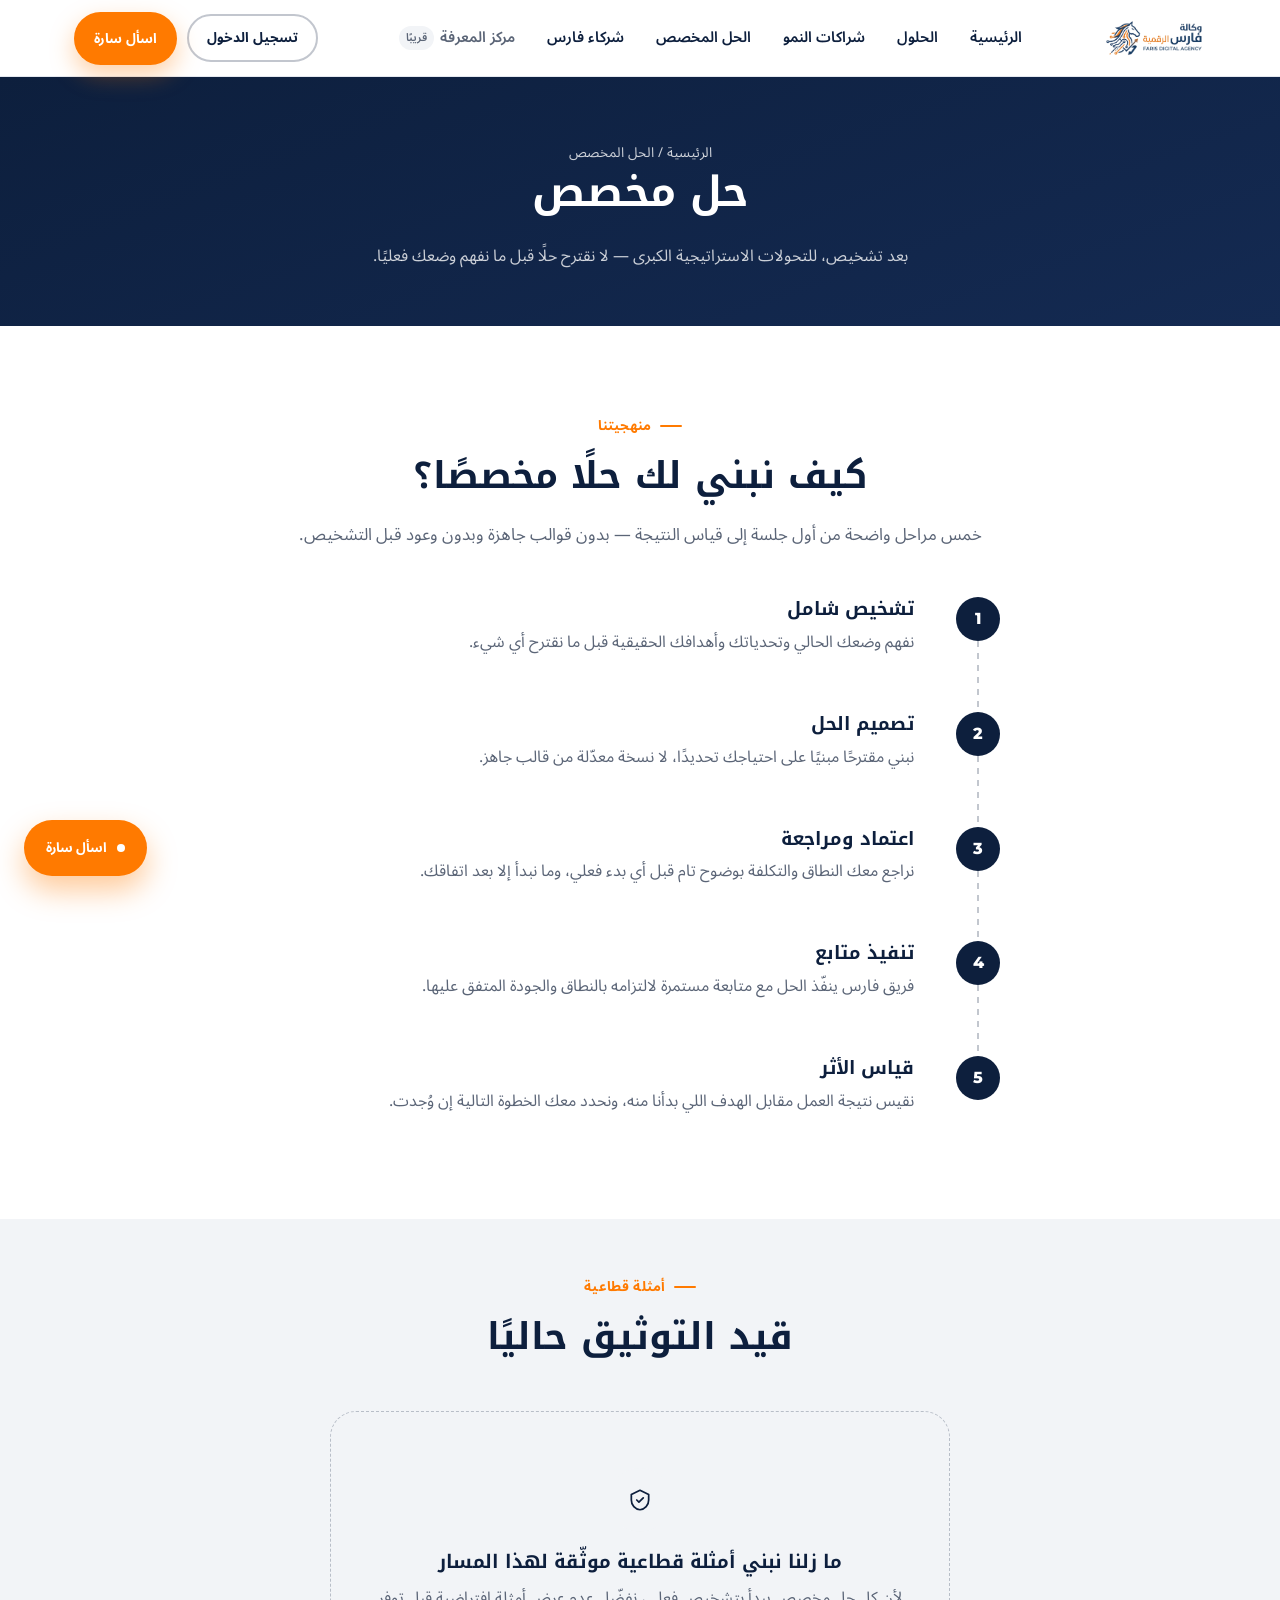
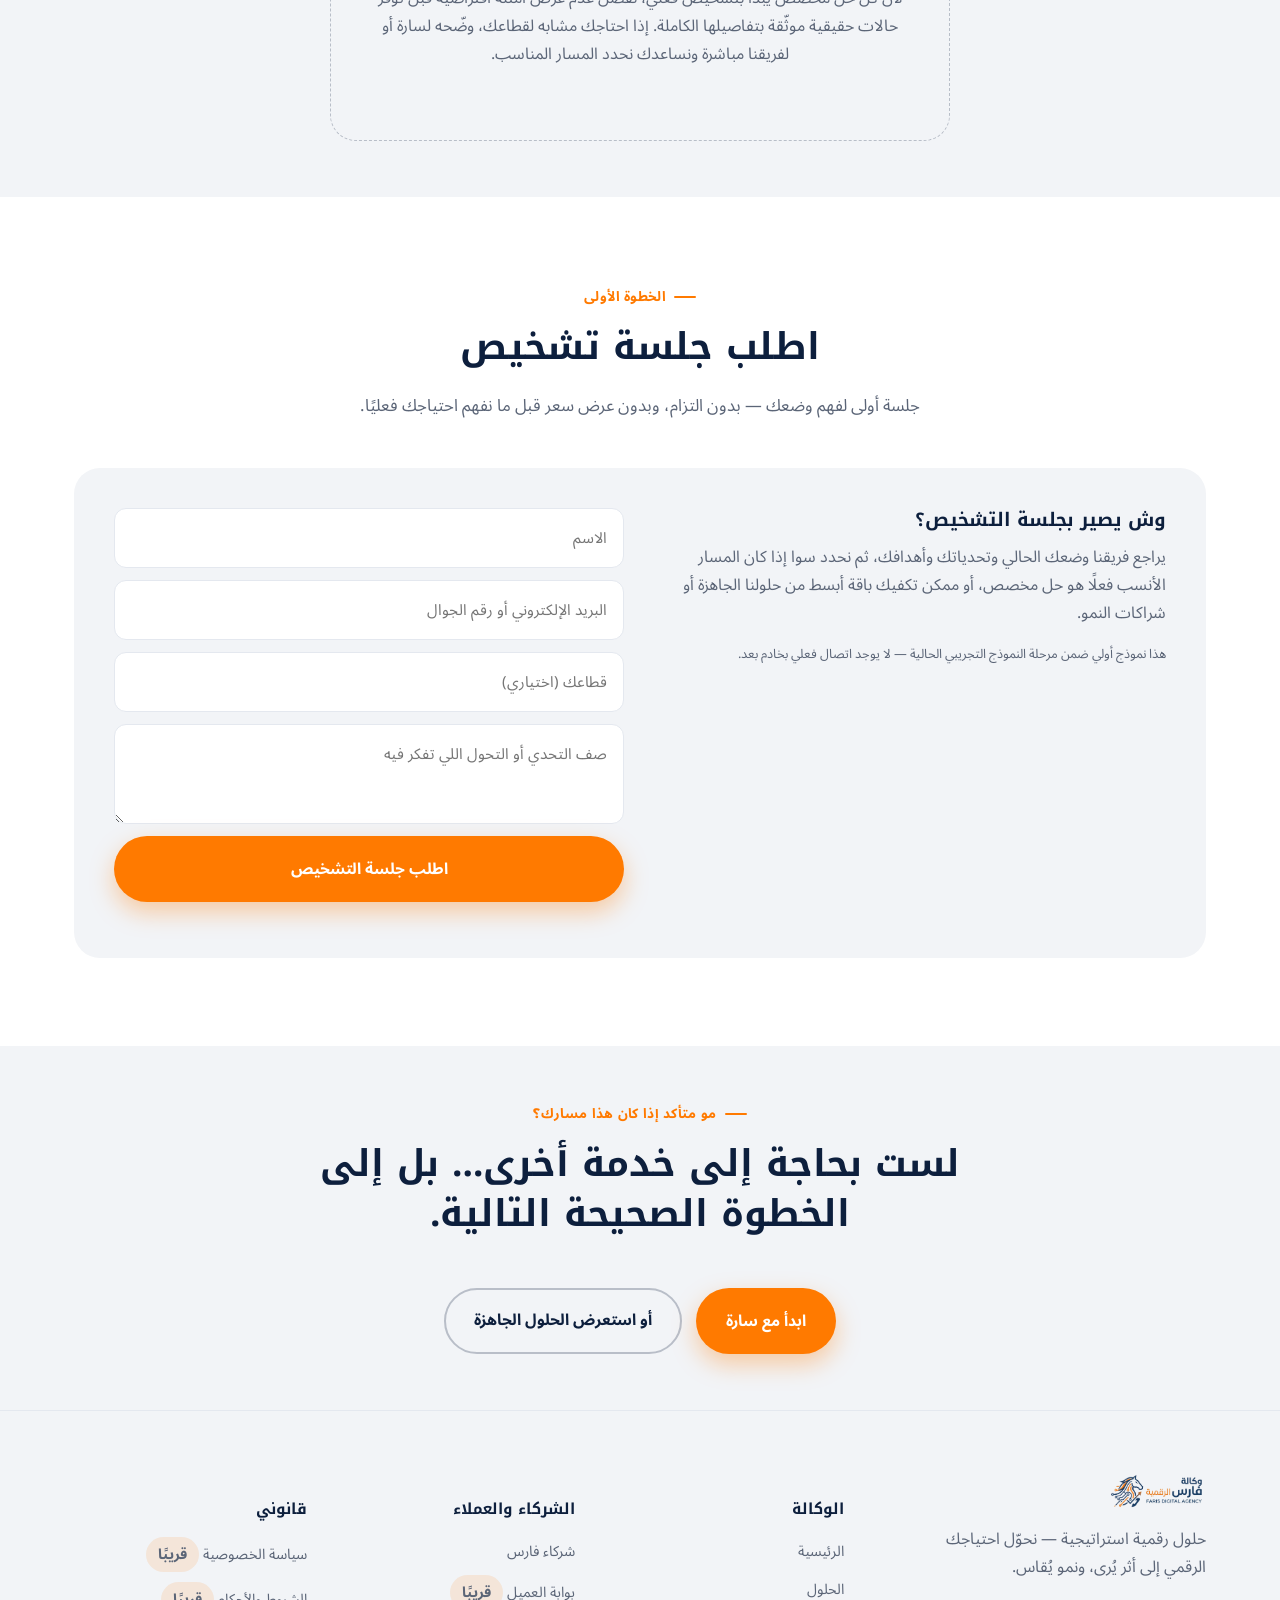
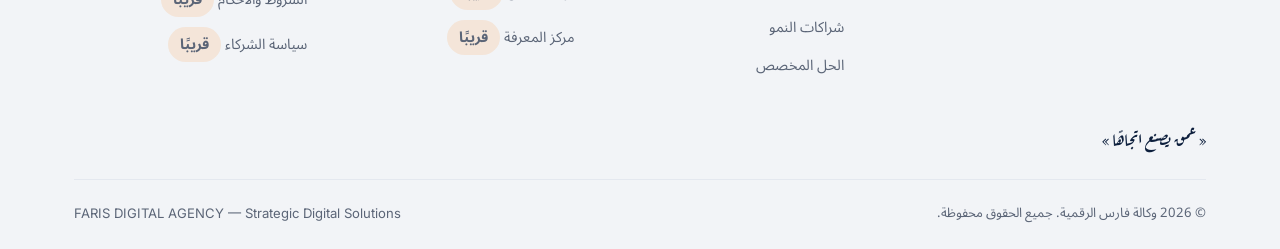
==== custom.html @ c61e9e7b "Add custom solution (الحل المخصص) page Methodology section translates FARIS 360's internal six-gate " ====
<title>الحل المخصص | وكالة فارس الرقمية</title>
<meta charset="UTF-8">
<meta name="viewport" content="width=device-width, initial-scale=1.0">
<meta name="description" content="حل مخصص من وكالة فارس الرقمية — بعد تشخيص، للتحولات الاستراتيجية الكبرى. منهجية واضحة من التشخيص إلى قياس الأثر.">
<link rel="icon" href="assets/logo/faris-icon.png" type="image/png">
<link rel="preconnect" href="https://fonts.googleapis.com">
<link rel="preconnect" href="https://fonts.gstatic.com" crossorigin>
<link href="https://fonts.googleapis.com/css2?family=Noto+Kufi+Arabic:wght@400;500;700;800&family=Noto+Sans+Arabic:wght@400;500;600;700&family=Montserrat:wght@700;800&family=Inter:wght@400;500;600&family=Aref+Ruqaa:wght@400;700&display=swap" rel="stylesheet">
<link rel="stylesheet" href="assets/css/style.css">

<body dir="rtl" lang="ar">

<header class="site-header">
  <div class="container">
    <a href="index.html" class="brand" aria-label="وكالة فارس الرقمية">
      <img src="assets/logo/faris-logo-full.png" alt="وكالة فارس الرقمية — FARIS DIGITAL AGENCY">
    </a>
    <nav class="main-nav">
      <ul>
        <li><a href="index.html">الرئيسية</a></li>
        <li><a href="solutions.html">الحلول</a></li>
        <li><a href="growth.html">شراكات النمو</a></li>
        <li><a href="custom.html">الحل المخصص</a></li>
        <li><a href="index.html#partners">شركاء فارس</a></li>
        <li><span class="nav-soon">مركز المعرفة <em>قريبًا</em></span></li>
      </ul>
    </nav>
    <div class="header-actions">
      <a href="#" class="btn btn-outline btn-sm" data-soon="بوابة العملاء قيد الإنشاء — قريبًا">تسجيل الدخول</a>
      <button class="btn btn-primary btn-sm" data-sara-open>اسأل سارة</button>
      <button class="nav-toggle" aria-label="فتح القائمة" aria-expanded="false"><span></span><span></span><span></span></button>
    </div>
  </div>
</header>

<section class="page-hero">
  <div class="container">
    <p class="breadcrumb"><a href="index.html">الرئيسية</a> / الحل المخصص</p>
    <h1>حل مخصص</h1>
    <p>بعد تشخيص، للتحولات الاستراتيجية الكبرى — لا نقترح حلًا قبل ما نفهم وضعك فعليًا.</p>
  </div>
</section>

<section class="section">
  <div class="container">
    <div class="section-head center">
      <span class="eyebrow">منهجيتنا</span>
      <h2>كيف نبني لك حلًا مخصصًا؟</h2>
      <p>خمس مراحل واضحة من أول جلسة إلى قياس النتيجة — بدون قوالب جاهزة وبدون وعود قبل التشخيص.</p>
    </div>
    <div class="ladder" style="max-width:720px;margin:0 auto;">
      <div class="ladder-step reveal">
        <div class="ladder-body">
          <h4>تشخيص شامل</h4>
          <p>نفهم وضعك الحالي وتحدياتك وأهدافك الحقيقية قبل ما نقترح أي شيء.</p>
        </div>
      </div>
      <div class="ladder-step reveal">
        <div class="ladder-body">
          <h4>تصميم الحل</h4>
          <p>نبني مقترحًا مبنيًا على احتياجك تحديدًا، لا نسخة معدّلة من قالب جاهز.</p>
        </div>
      </div>
      <div class="ladder-step reveal">
        <div class="ladder-body">
          <h4>اعتماد ومراجعة</h4>
          <p>نراجع معك النطاق والتكلفة بوضوح تام قبل أي بدء فعلي، وما نبدأ إلا بعد اتفاقك.</p>
        </div>
      </div>
      <div class="ladder-step reveal">
        <div class="ladder-body">
          <h4>تنفيذ متابع</h4>
          <p>فريق فارس ينفّذ الحل مع متابعة مستمرة لالتزامه بالنطاق والجودة المتفق عليها.</p>
        </div>
      </div>
      <div class="ladder-step reveal">
        <div class="ladder-body">
          <h4>قياس الأثر</h4>
          <p>نقيس نتيجة العمل مقابل الهدف اللي بدأنا منه، ونحدد معك الخطوة التالية إن وُجدت.</p>
        </div>
      </div>
    </div>
  </div>
</section>

<section class="section section-tight" style="background:var(--gray-light);">
  <div class="container">
    <div class="section-head center">
      <span class="eyebrow">أمثلة قطاعية</span>
      <h2>قيد التوثيق حاليًا</h2>
    </div>
    <div class="empty-state reveal">
      <div class="icon-circle">
        <svg width="26" height="26" viewBox="0 0 24 24" fill="none"><path d="M9 12l2 2 4-4M12 3l8 4v5c0 5-3.5 8.5-8 9-4.5-.5-8-4-8-9V7l8-4Z" stroke="#0D1F3D" stroke-width="1.6" stroke-linecap="round" stroke-linejoin="round"/></svg>
      </div>
      <h3>ما زلنا نبني أمثلة قطاعية موثّقة لهذا المسار</h3>
      <p>لأن كل حل مخصص يبدأ بتشخيص فعلي، نفضّل عدم عرض أمثلة افتراضية قبل توفر حالات حقيقية موثّقة بتفاصيلها الكاملة. إذا احتاجك مشابه لقطاعك، وضّحه لسارة أو لفريقنا مباشرة ونساعدك نحدد المسار المناسب.</p>
    </div>
  </div>
</section>

<section class="section" id="diagnosis">
  <div class="container">
    <div class="section-head center">
      <span class="eyebrow">الخطوة الأولى</span>
      <h2>اطلب جلسة تشخيص</h2>
      <p>جلسة أولى لفهم وضعك — بدون التزام، وبدون عرض سعر قبل ما نفهم احتياجك فعليًا.</p>
    </div>
    <div class="contact-box reveal">
      <div>
        <h3>وش يصير بجلسة التشخيص؟</h3>
        <p>يراجع فريقنا وضعك الحالي وتحدياتك وأهدافك، ثم نحدد سوا إذا كان المسار الأنسب فعلًا هو حل مخصص، أو ممكن تكفيك باقة أبسط من حلولنا الجاهزة أو شراكات النمو.</p>
        <p class="form-note">هذا نموذج أولي ضمن مرحلة النموذج التجريبي الحالية — لا يوجد اتصال فعلي بخادم بعد.</p>
      </div>
      <form id="diagnosis-form" class="contact-form">
        <input type="text" placeholder="الاسم" required>
        <input type="text" placeholder="البريد الإلكتروني أو رقم الجوال" required>
        <input type="text" placeholder="قطاعك (اختياري)">
        <textarea placeholder="صف التحدي أو التحول اللي تفكر فيه" required></textarea>
        <button type="submit" class="btn btn-primary">اطلب جلسة التشخيص</button>
      </form>
    </div>
  </div>
</section>

<section class="section section-tight" style="background:var(--gray-light);">
  <div class="container">
    <div class="section-head center">
      <span class="eyebrow">مو متأكد إذا كان هذا مسارك؟</span>
      <h2>لست بحاجة إلى خدمة أخرى… بل إلى الخطوة الصحيحة التالية.</h2>
    </div>
    <div style="display:flex;gap:14px;justify-content:center;flex-wrap:wrap;">
      <button class="btn btn-primary" data-sara-open="حل مخصص">ابدأ مع سارة</button>
      <a href="solutions.html" class="btn btn-outline">أو استعرض الحلول الجاهزة</a>
    </div>
  </div>
</section>

<footer class="site-footer">
  <div class="container">
    <div class="footer-top">
      <div class="footer-brand">
        <img src="assets/logo/faris-logo-full.png" alt="وكالة فارس الرقمية">
        <p>حلول رقمية استراتيجية — نحوّل احتياجك الرقمي إلى أثر يُرى، ونمو يُقاس.</p>
      </div>
      <div class="footer-col">
        <h5>الوكالة</h5>
        <ul>
          <li><a href="index.html">الرئيسية</a></li>
          <li><a href="solutions.html">الحلول</a></li>
          <li><a href="growth.html">شراكات النمو</a></li>
          <li><a href="custom.html">الحل المخصص</a></li>
        </ul>
      </div>
      <div class="footer-col">
        <h5>الشركاء والعملاء</h5>
        <ul>
          <li><a href="index.html#partners">شركاء فارس</a></li>
          <li><span>بوابة العميل <span class="badge badge-soon">قريبًا</span></span></li>
          <li><span>مركز المعرفة <span class="badge badge-soon">قريبًا</span></span></li>
        </ul>
      </div>
      <div class="footer-col">
        <h5>قانوني</h5>
        <ul>
          <li><span>سياسة الخصوصية <span class="badge badge-soon">قريبًا</span></span></li>
          <li><span>الشروط والأحكام <span class="badge badge-soon">قريبًا</span></span></li>
          <li><span>سياسة الشركاء <span class="badge badge-soon">قريبًا</span></span></li>
        </ul>
      </div>
    </div>
    <p class="footer-tagline">« عمق يصنع اتجاهًا »</p>
    <div class="footer-bottom">
      <span>© <span data-year></span> وكالة فارس الرقمية. جميع الحقوق محفوظة.</span>
      <span class="en">FARIS DIGITAL AGENCY — Strategic Digital Solutions</span>
    </div>
  </div>
</footer>

<button class="sara-fab" data-sara-open aria-label="اسأل سارة">
  <span class="dot"></span> اسأل سارة
</button>

<div class="sara-modal-backdrop">
  <div class="sara-modal" role="dialog" aria-modal="true" aria-label="سارة — مستشارة فارس الرقمية">
    <button class="sara-modal-close" aria-label="إغلاق">×</button>
    <div class="sara-modal-header">
      <div class="sara-avatar">س</div>
      <div>
        <strong>سارة — مستشارة فارس الرقمية</strong><br>
        <small>سارة تفهم… وفارس يبني.</small>
      </div>
    </div>
    <div class="sara-prefill-box" hidden style="margin-bottom:14px;">
      <span class="badge">مهتم بـ: <span data-sara-prefill></span></span>
    </div>
    <div class="sara-progress"><span class="done"></span><span></span><span></span></div>
    <div class="sara-demo-step active" data-step="1">
      <p>وش احتياجك الأساسي حاليًا؟</p>
      <div class="sara-options" data-step="1">
        <button data-value="مشكلة محددة">عندي مشكلة محددة أبي أحلها بسرعة</button>
        <button data-value="قدرة تشغيلية مستمرة">أحتاج عمل مستمر شهريًا (محتوى، إدارة، دعم)</button>
        <button data-value="تحول استراتيجي كبير">أخطط لتحول أو مشروع كبير</button>
      </div>
    </div>
    <div class="sara-demo-step" data-step="2">
      <p>تمام، وأنسب وصف لتوقيتك؟</p>
      <div class="sara-options" data-step="2">
        <button data-value="عاجل">أحتاجه بأقرب وقت</button>
        <button data-value="مرن">عندي مرونة بالوقت</button>
      </div>
    </div>
    <div class="sara-demo-step" data-step="3">
      <div class="sara-result"></div>
      <button class="sara-restart">ابدأ من جديد</button>
    </div>
    <p class="sara-note" style="margin-top:18px;">هذا تشخيص أولي مبسّط لتوجيهك للمسار الأنسب فقط. <a href="index.html#contact">أو تواصل مباشرة مع الفريق</a>.</p>
  </div>
</div>

<script src="assets/js/main.js"></script>
</body>
---- assets/css/style.css ----
/* ===========================================================
   وكالة فارس الرقمية — نظام التصميم المشترك
   الألوان والخطوط معتمدة من: FARIS_DIGITAL_VISUAL_IDENTITY_2026.pdf
   =========================================================== */

:root{
  --navy:#0D1F3D;
  --navy-rgb:13,31,61;
  --orange:#FF7A00;
  --orange-rgb:255,122,0;
  --white:#FFFFFF;
  --gray-light:#F2F4F7;
  --ink:#141B29;
  --muted:#5B6577;
  --border:#E4E8EF;

  --font-ar-heading:'Noto Kufi Arabic', 'Segoe UI', sans-serif;
  --font-ar-body:'Noto Sans Arabic', 'Segoe UI', sans-serif;
  --font-en-heading:'Montserrat', sans-serif;
  --font-en-body:'Inter', sans-serif;
  --font-heritage:'Aref Ruqaa', serif;

  --radius-sm:10px;
  --radius:16px;
  --radius-lg:26px;
  --shadow-sm:0 4px 16px rgba(var(--navy-rgb),.06);
  --shadow:0 14px 40px rgba(var(--navy-rgb),.10);
  --container:1180px;
}

*,*::before,*::after{box-sizing:border-box;}
html{scroll-behavior:smooth;}
body{
  margin:0;
  font-family:var(--font-ar-body);
  color:var(--ink);
  background:var(--white);
  line-height:1.75;
  -webkit-font-smoothing:antialiased;
}
h1,h2,h3,h4{
  font-family:var(--font-ar-heading);
  color:var(--navy);
  margin:0 0 .5em;
  line-height:1.35;
}
p{margin:0 0 1em;color:var(--muted);}
a{color:inherit;text-decoration:none;}
img{max-width:100%;display:block;}
ul{margin:0;padding:0;list-style:none;}
button{font-family:inherit;cursor:pointer;}
.en{font-family:var(--font-en-body);}
.en-heading{font-family:var(--font-en-heading);}

.container{
  max-width:var(--container);
  margin:0 auto;
  padding:0 24px;
}
.section{padding:88px 0;}
.section-tight{padding:56px 0;}
.eyebrow{
  display:inline-flex;align-items:center;gap:8px;
  color:var(--orange);font-weight:700;font-size:.85rem;
  letter-spacing:.3px;margin-bottom:14px;
}
.eyebrow::before{
  content:"";width:22px;height:2px;background:var(--orange);display:inline-block;border-radius:2px;
}
.section-head{max-width:720px;margin:0 0 48px;}
.section-head.center{margin-inline:auto;text-align:center;}
.section-head h2{font-size:clamp(1.6rem,3vw,2.3rem);}
.section-head p{font-size:1.05rem;}

/* ---------- Buttons ---------- */
.btn{
  display:inline-flex;align-items:center;justify-content:center;gap:8px;
  padding:14px 28px;border-radius:999px;font-weight:700;font-size:.98rem;
  border:2px solid transparent;transition:.25s ease;white-space:nowrap;
}
.btn-primary{background:var(--orange);color:var(--white);box-shadow:0 10px 24px rgba(var(--orange-rgb),.35);}
.btn-primary:hover{background:#e56e00;transform:translateY(-2px);}
.btn-outline{background:transparent;border-color:rgba(var(--navy-rgb),.25);color:var(--navy);}
.btn-outline:hover{border-color:var(--navy);background:rgba(var(--navy-rgb),.04);}
.btn-ghost-white{background:rgba(255,255,255,.08);border-color:rgba(255,255,255,.35);color:var(--white);}
.btn-ghost-white:hover{background:rgba(255,255,255,.18);}
.btn-sm{padding:10px 18px;font-size:.85rem;}
.btn[disabled]{opacity:.5;cursor:not-allowed;}

.badge{
  display:inline-flex;align-items:center;gap:6px;
  background:var(--gray-light);color:var(--navy);
  font-size:.78rem;font-weight:700;padding:5px 12px;border-radius:999px;
}
.badge-soon{background:rgba(var(--orange-rgb),.12);color:#b35700;}

/* ---------- Header ---------- */
.site-header{
  position:sticky;top:0;z-index:100;
  background:rgba(255,255,255,.9);backdrop-filter:blur(10px);
  border-bottom:1px solid var(--border);
}
.site-header .container{
  display:flex;align-items:center;justify-content:space-between;
  height:76px;gap:16px;
}
.brand{display:flex;align-items:center;gap:10px;}
.brand img{height:42px;width:auto;}
.main-nav ul{display:flex;align-items:center;gap:4px;}
.main-nav a, .nav-soon{
  display:flex;align-items:center;gap:6px;
  padding:10px 14px;border-radius:10px;font-weight:600;font-size:.92rem;color:var(--navy);
}
.main-nav a:hover{background:var(--gray-light);}
.nav-soon{color:var(--muted);cursor:default;}
.nav-soon em{
  font-style:normal;font-size:.68rem;background:var(--gray-light);
  padding:2px 7px;border-radius:999px;color:var(--muted);
}
.header-actions{display:flex;align-items:center;gap:10px;}
.nav-toggle{display:none;background:none;border:0;padding:8px;}
.nav-toggle span{display:block;width:24px;height:2px;background:var(--navy);margin:5px 0;border-radius:2px;}

@media (max-width:960px){
  .main-nav{
    position:fixed;inset:76px 0 0 0;background:var(--white);
    padding:20px 24px;transform:translateY(-8px);opacity:0;pointer-events:none;
    transition:.25s ease;overflow-y:auto;
  }
  .main-nav.open{transform:translateY(0);opacity:1;pointer-events:auto;}
  .main-nav ul{flex-direction:column;align-items:stretch;gap:2px;}
  .main-nav a,.nav-soon{padding:14px 10px;border-bottom:1px solid var(--border);border-radius:0;}
  .nav-toggle{display:block;}
  .header-actions .btn-outline{display:none;}
}

/* ---------- Hero ---------- */
.hero{
  position:relative;overflow:hidden;
  background:linear-gradient(160deg, var(--navy) 0%, #142a52 55%, var(--navy) 100%);
  color:var(--white);padding:76px 0 96px;
}
.hero::after{
  content:"";position:absolute;inset:0;
  background:radial-gradient(circle at 85% 15%, rgba(var(--orange-rgb),.18), transparent 45%);
  pointer-events:none;
}
.hero-grid{
  position:relative;z-index:1;
  display:grid;grid-template-columns:1.1fr .9fr;gap:56px;align-items:center;
}
@media (max-width:960px){.hero-grid{grid-template-columns:1fr;text-align:center;}}

.hero-trust{
  display:inline-flex;flex-wrap:wrap;gap:10px;align-items:center;
  font-size:.85rem;color:rgba(255,255,255,.75);margin-bottom:22px;
}
.hero-trust span{display:flex;align-items:center;gap:6px;}
.hero-trust span::before{content:"";width:6px;height:6px;border-radius:50%;background:var(--orange);}
.hero h1{
  color:var(--white);font-size:clamp(2rem,4.2vw,3.1rem);
  max-width:15ch;margin-bottom:.4em;
}
@media (max-width:960px){.hero h1{max-width:none;margin-inline:auto;}}
.hero .lead{color:rgba(255,255,255,.82);font-size:1.1rem;max-width:52ch;}
@media (max-width:960px){.hero .lead{margin-inline:auto;}}
.hero-ctas{display:flex;gap:14px;flex-wrap:wrap;margin-top:30px;}
@media (max-width:960px){.hero-ctas{justify-content:center;}}
.hero-closing{margin-top:34px;font-size:.95rem;color:rgba(255,255,255,.65);}

/* logo gallop-in */
.hero-logo-wrap{
  position:relative;display:flex;align-items:center;justify-content:center;
  min-height:280px;
}
.hero-logo-img{
  width:min(360px,80%);
  animation:gallopIn .9s cubic-bezier(.16,.84,.44,1) both,
            floatLogo 5.5s ease-in-out .9s infinite,
            glowPulse 5.5s ease-in-out .9s infinite;
  filter:drop-shadow(0 10px 30px rgba(0,0,0,.25));
}
.speed-line{
  position:absolute;top:50%;height:3px;width:46%;
  background:linear-gradient(90deg, transparent, var(--orange), transparent);
  opacity:0;border-radius:3px;
}
.speed-line.l1{transform:translateY(-46px);animation:speedLine .7s ease-out .05s both;}
.speed-line.l2{transform:translateY(0px);animation:speedLine .7s ease-out .18s both;}
.speed-line.l3{transform:translateY(38px);animation:speedLine .7s ease-out .1s both;}

@keyframes gallopIn{
  0%{transform:translateX(-140px) scale(.88);filter:blur(8px);opacity:0;}
  65%{transform:translateX(8px) scale(1.03);filter:blur(1px);opacity:1;}
  100%{transform:translateX(0) scale(1);filter:blur(0);opacity:1;}
}
[dir="rtl"] .hero-logo-img{animation-name:gallopInRtl,floatLogo,glowPulse;}
@keyframes gallopInRtl{
  0%{transform:translateX(140px) scale(.88);filter:blur(8px);opacity:0;}
  65%{transform:translateX(-8px) scale(1.03);filter:blur(1px);opacity:1;}
  100%{transform:translateX(0) scale(1);filter:blur(0);opacity:1;}
}
@keyframes floatLogo{0%,100%{transform:translateY(0);}50%{transform:translateY(-10px);}}
@keyframes glowPulse{
  0%,100%{filter:drop-shadow(0 10px 30px rgba(0,0,0,.25)) drop-shadow(0 0 0 rgba(var(--orange-rgb),0));}
  50%{filter:drop-shadow(0 10px 30px rgba(0,0,0,.25)) drop-shadow(0 0 24px rgba(var(--orange-rgb),.45));}
}
@keyframes speedLine{
  0%{transform:translateX(-160%) translateY(var(--ty,0));opacity:0;}
  35%{opacity:1;}
  100%{transform:translateX(160%) translateY(var(--ty,0));opacity:0;}
}
@media (prefers-reduced-motion:reduce){
  .hero-logo-img,.speed-line{animation:none !important;}
}

/* ---------- Faris divider: من الإشارة إلى الأثر ---------- */
.faris-divider{
  display:flex;align-items:center;justify-content:center;gap:18px;
  padding:0;margin:0 auto;max-width:360px;position:relative;
}
.faris-divider .fd-line{flex:1;height:1px;background:rgba(var(--navy-rgb),.15);}
.faris-divider .fd-dot{width:8px;height:8px;border-radius:50%;flex:none;}
.faris-divider .fd-1{background:var(--orange);}
.faris-divider .fd-2{width:14px;height:2px;border-radius:2px;background:var(--navy);}
.faris-divider .fd-3{border:2px solid var(--orange);background:transparent;}
.faris-divider .fd-4{background:linear-gradient(135deg,var(--navy),var(--orange));}

/* ---------- Ways of working ---------- */
.ways-grid{display:grid;grid-template-columns:repeat(3,1fr);gap:26px;}
@media (max-width:900px){.ways-grid{grid-template-columns:1fr;}}
.way-card{
  background:var(--white);border:1px solid var(--border);border-radius:var(--radius);
  padding:32px 28px;box-shadow:var(--shadow-sm);transition:.25s ease;position:relative;overflow:hidden;
}
.way-card:hover{transform:translateY(-6px);box-shadow:var(--shadow);}
.way-card .way-num{
  font-family:var(--font-en-heading);font-weight:800;font-size:.8rem;color:var(--orange);
  letter-spacing:1px;margin-bottom:14px;display:block;
}
.way-card h3{font-size:1.3rem;}
.way-card .way-desc{color:var(--muted);margin-bottom:18px;}
.way-card ul{display:flex;flex-direction:column;gap:8px;margin-bottom:22px;}
.way-card li{display:flex;gap:8px;font-size:.92rem;color:var(--ink);}
.way-card li::before{content:"";width:6px;height:6px;margin-top:8px;border-radius:50%;background:var(--orange);flex:none;}

/* ---------- How it works ladder ---------- */
.ladder{display:flex;flex-direction:column;gap:0;counter-reset:step;}
.ladder-step{
  display:grid;grid-template-columns:64px 1fr;gap:22px;position:relative;padding-bottom:40px;
}
.ladder-step:last-child{padding-bottom:0;}
.ladder-step::before{
  counter-increment:step;content:counter(step);
  width:44px;height:44px;border-radius:50%;background:var(--navy);color:var(--white);
  display:flex;align-items:center;justify-content:center;font-weight:800;font-family:var(--font-en-heading);
  z-index:1;
}
.ladder-step:not(:last-child)::after{
  content:"";position:absolute;top:44px;bottom:0;right:21px;width:2px;
  background:repeating-linear-gradient(to bottom, rgba(var(--navy-rgb),.25) 0 6px, transparent 6px 12px);
}
[dir="rtl"] .ladder-step:not(:last-child)::after{right:21px;left:auto;}
.ladder-body h4{font-size:1.15rem;margin-bottom:6px;}
.ladder-simple{
  margin-top:10px;background:var(--gray-light);border-radius:var(--radius-sm);
  padding:12px 16px;font-size:.9rem;color:var(--navy);display:flex;gap:8px;
}
.ladder-simple b{color:var(--orange);white-space:nowrap;}

/* ---------- Showreel ---------- */
.showreel{
  position:relative;border-radius:var(--radius-lg);overflow:hidden;
  background:var(--navy);color:var(--white);min-height:340px;
  display:flex;align-items:center;box-shadow:var(--shadow);
}
.showreel-scene{
  position:absolute;inset:0;display:flex;align-items:center;padding:44px;
  opacity:0;transform:scale(1.03);transition:opacity .8s ease, transform 1.2s ease;
  background:linear-gradient(135deg, rgba(var(--navy-rgb),1), rgba(20,42,82,1));
}
.showreel-scene.active{opacity:1;transform:scale(1);position:relative;}
.showreel-scene .scene-tag{color:var(--orange);font-weight:700;font-size:.8rem;margin-bottom:10px;display:block;}
.showreel-scene h3{color:var(--white);font-size:1.5rem;max-width:26ch;}
.showreel-scene p{color:rgba(255,255,255,.75);max-width:44ch;}
.showreel-dots{position:absolute;bottom:20px;inset-inline:0;display:flex;justify-content:center;gap:8px;z-index:2;}
.showreel-dots button{
  width:8px;height:8px;border-radius:50%;border:0;background:rgba(255,255,255,.35);padding:0;
}
.showreel-dots button.active{background:var(--orange);width:22px;border-radius:5px;}

/* ---------- Sara section ---------- */
.sara-panel{
  display:grid;grid-template-columns:.9fr 1.1fr;gap:44px;align-items:center;
  background:var(--gray-light);border-radius:var(--radius-lg);padding:44px;
}
@media (max-width:900px){.sara-panel{grid-template-columns:1fr;}}
.sara-avatar{
  width:88px;height:88px;border-radius:50%;background:var(--navy);
  display:flex;align-items:center;justify-content:center;color:var(--white);
  font-family:var(--font-en-heading);font-weight:800;font-size:1.6rem;margin-bottom:18px;
}
.sara-quote{font-size:1.15rem;color:var(--navy);font-weight:700;}
.sara-note{font-size:.85rem;color:var(--muted);}

.sara-demo{background:var(--white);border-radius:var(--radius);box-shadow:var(--shadow-sm);padding:26px;}
.sara-demo-step{display:none;}
.sara-demo-step.active{display:block;}
.sara-options{display:flex;flex-direction:column;gap:10px;margin-top:16px;}
.sara-options button{
  text-align:right;padding:14px 16px;border-radius:12px;border:1.5px solid var(--border);
  background:var(--white);font-weight:600;color:var(--navy);transition:.2s;
}
[dir="ltr"] .sara-options button{text-align:left;}
.sara-options button:hover{border-color:var(--orange);background:#fff7f0;}
.sara-options button[disabled]{opacity:.55;cursor:default;}
.sara-options button[disabled]:hover{border-color:var(--border);background:var(--white);}
.sara-result{background:var(--gray-light);border-radius:12px;padding:18px;margin-top:14px;}
.sara-result h4{margin-bottom:6px;}
.sara-progress{display:flex;gap:6px;margin-bottom:18px;}
.sara-progress span{height:4px;flex:1;background:var(--border);border-radius:4px;}
.sara-progress span.done{background:var(--orange);}
.sara-restart{margin-top:14px;background:none;border:0;color:var(--muted);text-decoration:underline;font-size:.85rem;}

/* ---------- Results empty state ---------- */
.empty-state{
  border:1.5px dashed rgba(var(--navy-rgb),.25);border-radius:var(--radius-lg);
  padding:56px 32px;text-align:center;max-width:620px;margin:0 auto;
}
.empty-state .icon-circle{
  width:64px;height:64px;border-radius:50%;background:var(--gray-light);
  display:flex;align-items:center;justify-content:center;margin:0 auto 18px;
}

/* ---------- Partners ---------- */
.partners-panel{
  display:grid;grid-template-columns:1fr 1fr;gap:40px;align-items:center;
  background:linear-gradient(135deg,var(--navy),#152c56);color:var(--white);
  border-radius:var(--radius-lg);padding:48px;
}
@media (max-width:900px){.partners-panel{grid-template-columns:1fr;}}
.partners-panel p{color:rgba(255,255,255,.78);}
.commission-tag{
  display:inline-flex;align-items:baseline;gap:8px;background:rgba(255,255,255,.08);
  border:1px solid rgba(255,255,255,.2);border-radius:14px;padding:18px 24px;margin-top:16px;
}
.commission-tag b{font-family:var(--font-en-heading);font-size:2.2rem;color:var(--orange);}

/* ---------- Cards / grids generic ---------- */
.grid-3{display:grid;grid-template-columns:repeat(3,1fr);gap:22px;}
@media (max-width:900px){.grid-3{grid-template-columns:1fr 1fr;}}
@media (max-width:600px){.grid-3{grid-template-columns:1fr;}}

/* ---------- Footer ---------- */
/* ملاحظة: الفوتر بخلفية فاتحة عمدًا (وليس كحلي) حتى يظهر الشعار الرسمي بألوانه
   الحقيقية دون أي تعديل أو عكس ألوان — يمنع الدليل البصري إعادة تلوين الشعار. */
.site-footer{background:var(--gray-light);color:var(--muted);padding:60px 0 24px;border-top:1px solid var(--border);}
.footer-top{display:grid;grid-template-columns:1.4fr 1fr 1fr 1fr;gap:36px;margin-bottom:44px;}
@media (max-width:900px){.footer-top{grid-template-columns:1fr 1fr;}}
@media (max-width:560px){.footer-top{grid-template-columns:1fr;}}
.footer-brand img{height:40px;margin-bottom:14px;}
.footer-brand p{color:var(--muted);max-width:32ch;}
.footer-col h5{color:var(--navy);font-family:var(--font-ar-heading);margin-bottom:14px;font-size:.95rem;}
.footer-col ul{display:flex;flex-direction:column;gap:10px;}
.footer-col a,.footer-col span{font-size:.9rem;color:var(--muted);}
.footer-col a:hover{color:var(--orange);}
.footer-bottom{
  border-top:1px solid var(--border);padding-top:22px;
  display:flex;justify-content:space-between;flex-wrap:wrap;gap:10px;font-size:.82rem;color:var(--muted);
}
.footer-tagline{font-family:var(--font-heritage);color:var(--navy);font-size:1.1rem;margin-bottom:26px;}

/* ---------- Persistent Sara button ---------- */
.sara-fab{
  position:fixed;bottom:24px;inset-inline-end:24px;z-index:200;
  display:flex;align-items:center;gap:10px;background:var(--orange);color:var(--white);
  padding:14px 22px;border-radius:999px;font-weight:700;border:0;
  box-shadow:0 14px 30px rgba(var(--orange-rgb),.4);
}
.sara-fab:hover{transform:translateY(-3px);}
.sara-fab .dot{width:8px;height:8px;border-radius:50%;background:#fff;animation:pulseDot 1.6s infinite;}
@keyframes pulseDot{0%,100%{opacity:1;}50%{opacity:.3;}}

.sara-modal-backdrop{
  position:fixed;inset:0;background:rgba(var(--navy-rgb),.55);backdrop-filter:blur(2px);
  z-index:300;display:none;align-items:flex-end;justify-content:center;padding:0;
}
.sara-modal-backdrop.open{display:flex;}
@media (min-width:640px){.sara-modal-backdrop{align-items:center;padding:24px;}}
.sara-modal{
  background:var(--white);width:100%;max-width:480px;border-radius:22px 22px 0 0;
  padding:28px;max-height:88vh;overflow-y:auto;position:relative;
  animation:slideUp .3s ease;
}
@media (min-width:640px){.sara-modal{border-radius:22px;}}
@keyframes slideUp{from{transform:translateY(30px);opacity:0;}to{transform:translateY(0);opacity:1;}}
.sara-modal-close{
  position:absolute;top:16px;inset-inline-end:16px;background:var(--gray-light);border:0;
  width:32px;height:32px;border-radius:50%;font-size:1.1rem;color:var(--navy);
}
.sara-modal-header{display:flex;align-items:center;gap:12px;margin-bottom:18px;}
.sara-modal-header .sara-avatar{width:46px;height:46px;font-size:1rem;margin:0;}
.sara-modal-header small{color:var(--muted);}

/* ---------- Contact (fallback direct path) ---------- */
.contact-box{
  background:var(--gray-light);border-radius:var(--radius-lg);padding:40px;
  display:grid;grid-template-columns:1fr 1fr;gap:32px;
}
@media (max-width:800px){.contact-box{grid-template-columns:1fr;}}
.contact-form{display:flex;flex-direction:column;gap:12px;}
.contact-form input,.contact-form textarea{
  padding:13px 16px;border-radius:12px;border:1.5px solid var(--border);font-family:inherit;font-size:.95rem;
}
.contact-form textarea{min-height:100px;resize:vertical;}
.form-note{font-size:.8rem;color:var(--muted);}
.toast{
  position:fixed;bottom:24px;inset-inline-start:24px;background:var(--navy);color:#fff;
  padding:14px 20px;border-radius:12px;font-size:.9rem;z-index:400;
  transform:translateY(120%);transition:.3s ease;box-shadow:var(--shadow);
}
.toast.show{transform:translateY(0);}

/* ---------- reveal-on-scroll ---------- */
.reveal{opacity:0;transform:translateY(24px);transition:opacity .6s ease, transform .6s ease;}
.reveal.in{opacity:1;transform:translateY(0);}

/* ---------- Growth partnerships (tiers + monthly add-ons) ---------- */
.tier-grid{display:grid;grid-template-columns:repeat(3,1fr);gap:22px;align-items:stretch;}
@media (max-width:900px){.tier-grid{grid-template-columns:1fr;}}
.tier-card{
  display:flex;flex-direction:column;background:var(--white);border:1px solid var(--border);
  border-radius:var(--radius);padding:30px 26px;box-shadow:var(--shadow-sm);transition:.25s ease;
}
.tier-card:hover{transform:translateY(-4px);box-shadow:var(--shadow);}
.tier-card .tier-audience{font-size:.82rem;color:var(--muted);margin-bottom:6px;}
.tier-card h3{font-size:1.2rem;margin-bottom:14px;}
.tier-card .tier-price{display:flex;align-items:baseline;gap:6px;margin-bottom:18px;}
.tier-card .tier-price b{font-family:var(--font-en-heading);font-size:2rem;color:var(--navy);}
.tier-card .tier-price span{color:var(--muted);font-size:.85rem;}
.tier-card ul{display:flex;flex-direction:column;gap:10px;margin-bottom:22px;flex:1;}
.tier-card li{display:flex;gap:8px;font-size:.9rem;color:var(--ink);}
.tier-card li::before{content:"";width:6px;height:6px;margin-top:8px;border-radius:50%;background:var(--orange);flex:none;}
.tier-card .tier-sla{font-size:.78rem;color:var(--muted);border-top:1px dashed var(--border);padding-top:12px;margin-bottom:16px;}

.addon-grid{display:grid;grid-template-columns:repeat(2,1fr);gap:22px;}
@media (max-width:760px){.addon-grid{grid-template-columns:1fr;}}
.addon-card{
  background:var(--gray-light);border-radius:var(--radius);padding:26px;
  display:flex;flex-direction:column;gap:10px;
}
.addon-card .meta-row{
  display:flex;justify-content:space-between;align-items:center;font-size:.85rem;color:var(--muted);
  border-top:1px dashed var(--border);padding-top:12px;
}
.addon-card .price{font-family:var(--font-en-heading);font-weight:800;color:var(--navy);font-size:1.1rem;}

/* ---------- Solutions catalog ---------- */
.catalog-toolbar{
  display:flex;flex-wrap:wrap;gap:14px;align-items:center;justify-content:space-between;
  background:var(--gray-light);border-radius:var(--radius);padding:20px 22px;margin-bottom:14px;
}
.catalog-filters{display:flex;flex-wrap:wrap;gap:12px;flex:1;}
.catalog-filters .field{display:flex;flex-direction:column;gap:6px;min-width:170px;}
.catalog-filters label{font-size:.78rem;font-weight:700;color:var(--navy);}
.catalog-filters select,.catalog-filters input{
  padding:10px 14px;border-radius:10px;border:1.5px solid var(--border);background:var(--white);
  font-family:inherit;font-size:.9rem;min-width:170px;
}
.catalog-filters .field.search{flex:1.4;min-width:220px;}
.catalog-reset{
  background:none;border:0;color:var(--muted);text-decoration:underline;font-size:.85rem;white-space:nowrap;
}
.catalog-meta{display:flex;justify-content:space-between;align-items:center;margin-bottom:22px;color:var(--muted);font-size:.9rem;}

.solutions-grid{display:grid;grid-template-columns:repeat(3,1fr);gap:22px;}
@media (max-width:980px){.solutions-grid{grid-template-columns:1fr 1fr;}}
@media (max-width:640px){.solutions-grid{grid-template-columns:1fr;}}

.solution-card{
  border:1px solid var(--border);border-radius:var(--radius);background:var(--white);
  padding:24px;display:flex;flex-direction:column;gap:12px;transition:.25s ease;box-shadow:var(--shadow-sm);
}
.solution-card:hover{transform:translateY(-4px);box-shadow:var(--shadow);border-color:rgba(var(--orange-rgb),.35);}
.solution-card .track-tag{
  align-self:flex-start;background:var(--gray-light);color:var(--navy);
  font-size:.72rem;font-weight:700;padding:5px 11px;border-radius:999px;
}
.solution-card h3{font-size:1.08rem;margin-bottom:0;}
.solution-card .promise{font-size:.88rem;color:var(--muted);flex:1;}
.solution-card .meta-row{
  display:flex;justify-content:space-between;align-items:center;
  font-size:.82rem;color:var(--muted);border-top:1px dashed var(--border);padding-top:12px;
}
.solution-card .price{font-family:var(--font-en-heading);font-weight:800;color:var(--navy);font-size:1.15rem;}
.solution-card .price small{font-family:var(--font-ar-body);font-weight:600;font-size:.65rem;color:var(--muted);}
.solution-card .btn{width:100%;margin-top:4px;}

.catalog-empty{display:none;}
.catalog-empty.show{display:block;}

.pill-row{display:flex;flex-wrap:wrap;gap:8px;margin-bottom:28px;}
.pill{
  padding:8px 16px;border-radius:999px;border:1.5px solid var(--border);font-size:.85rem;font-weight:600;
  color:var(--navy);background:var(--white);
}
.pill.active{background:var(--navy);border-color:var(--navy);color:var(--white);}

/* ---------- Page hero (inner pages) ---------- */
.page-hero{
  background:linear-gradient(160deg, var(--navy), #142a52);color:var(--white);
  padding:64px 0 56px;text-align:center;
}
.page-hero h1{color:var(--white);font-size:clamp(1.8rem,3.6vw,2.6rem);}
.page-hero p{color:rgba(255,255,255,.78);max-width:60ch;margin:0 auto;}
.breadcrumb{color:rgba(255,255,255,.55);font-size:.85rem;margin-bottom:14px;}
.breadcrumb a{color:rgba(255,255,255,.8);}
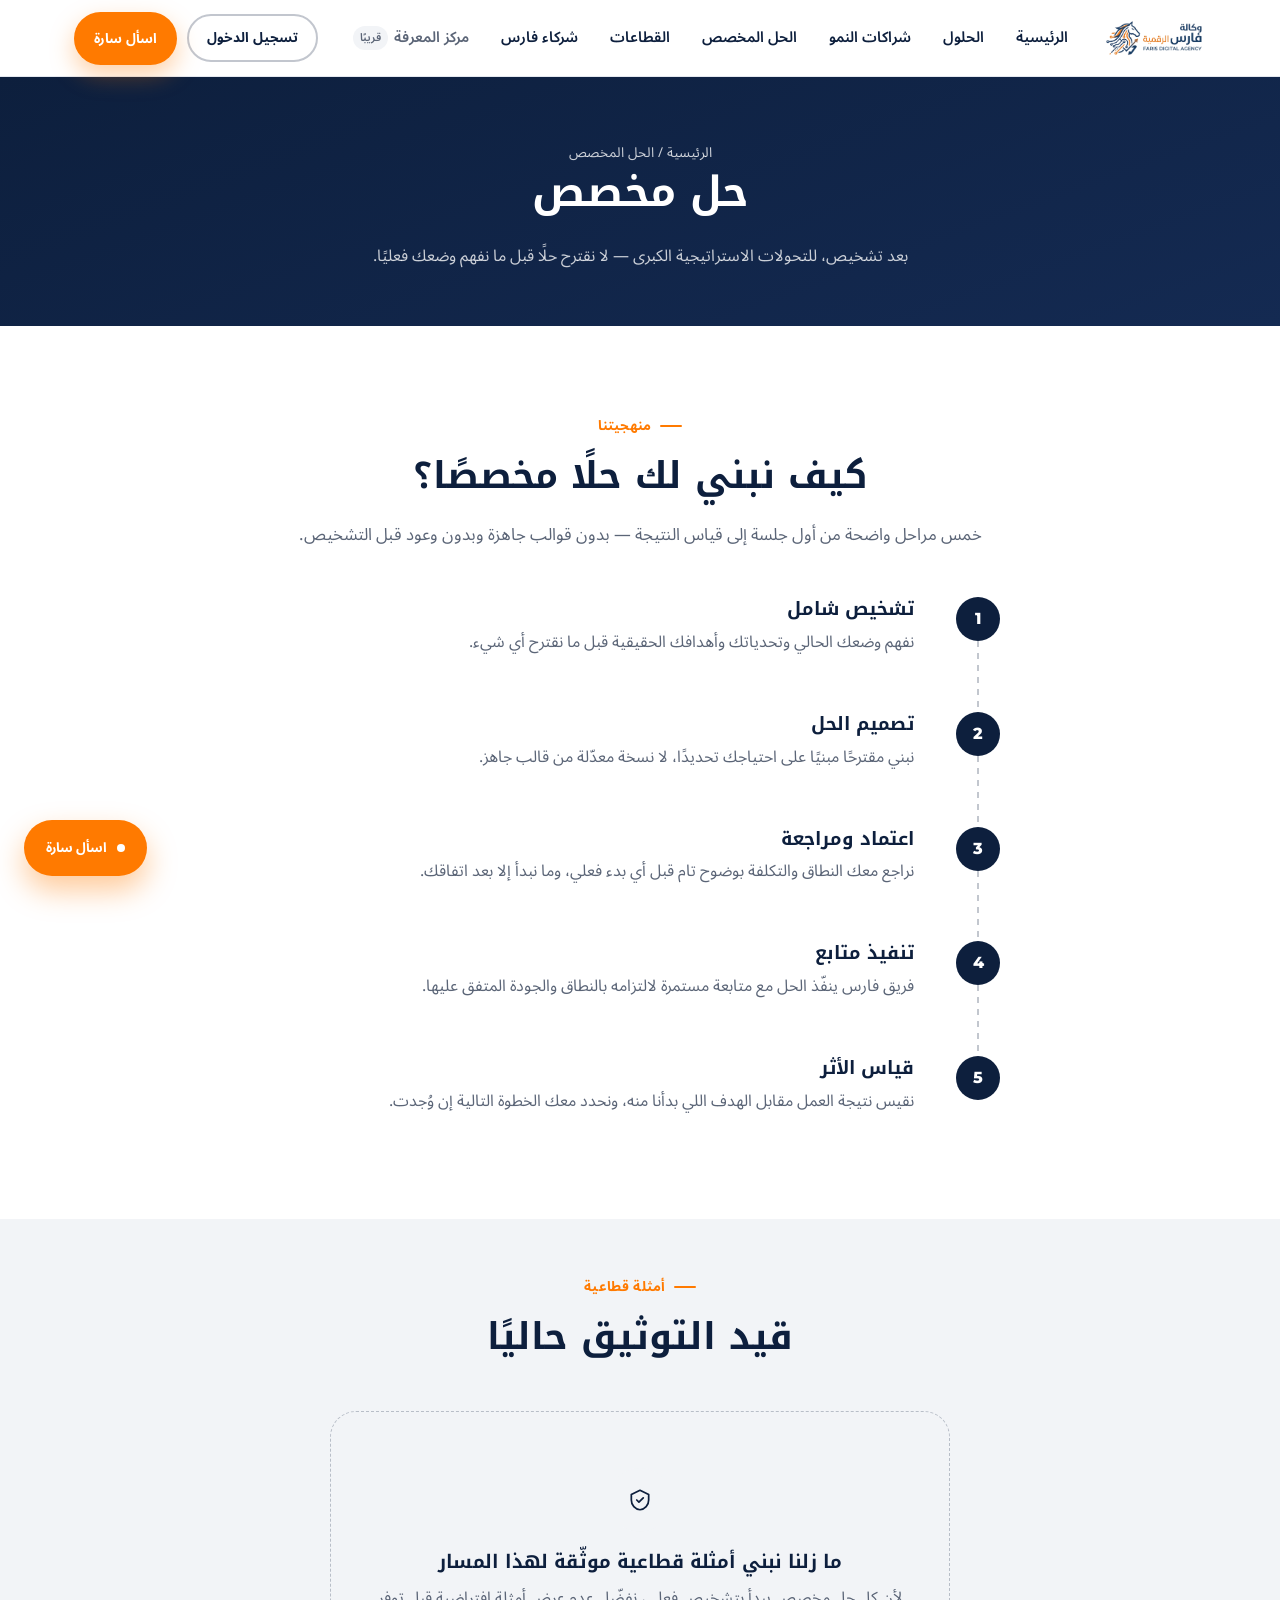
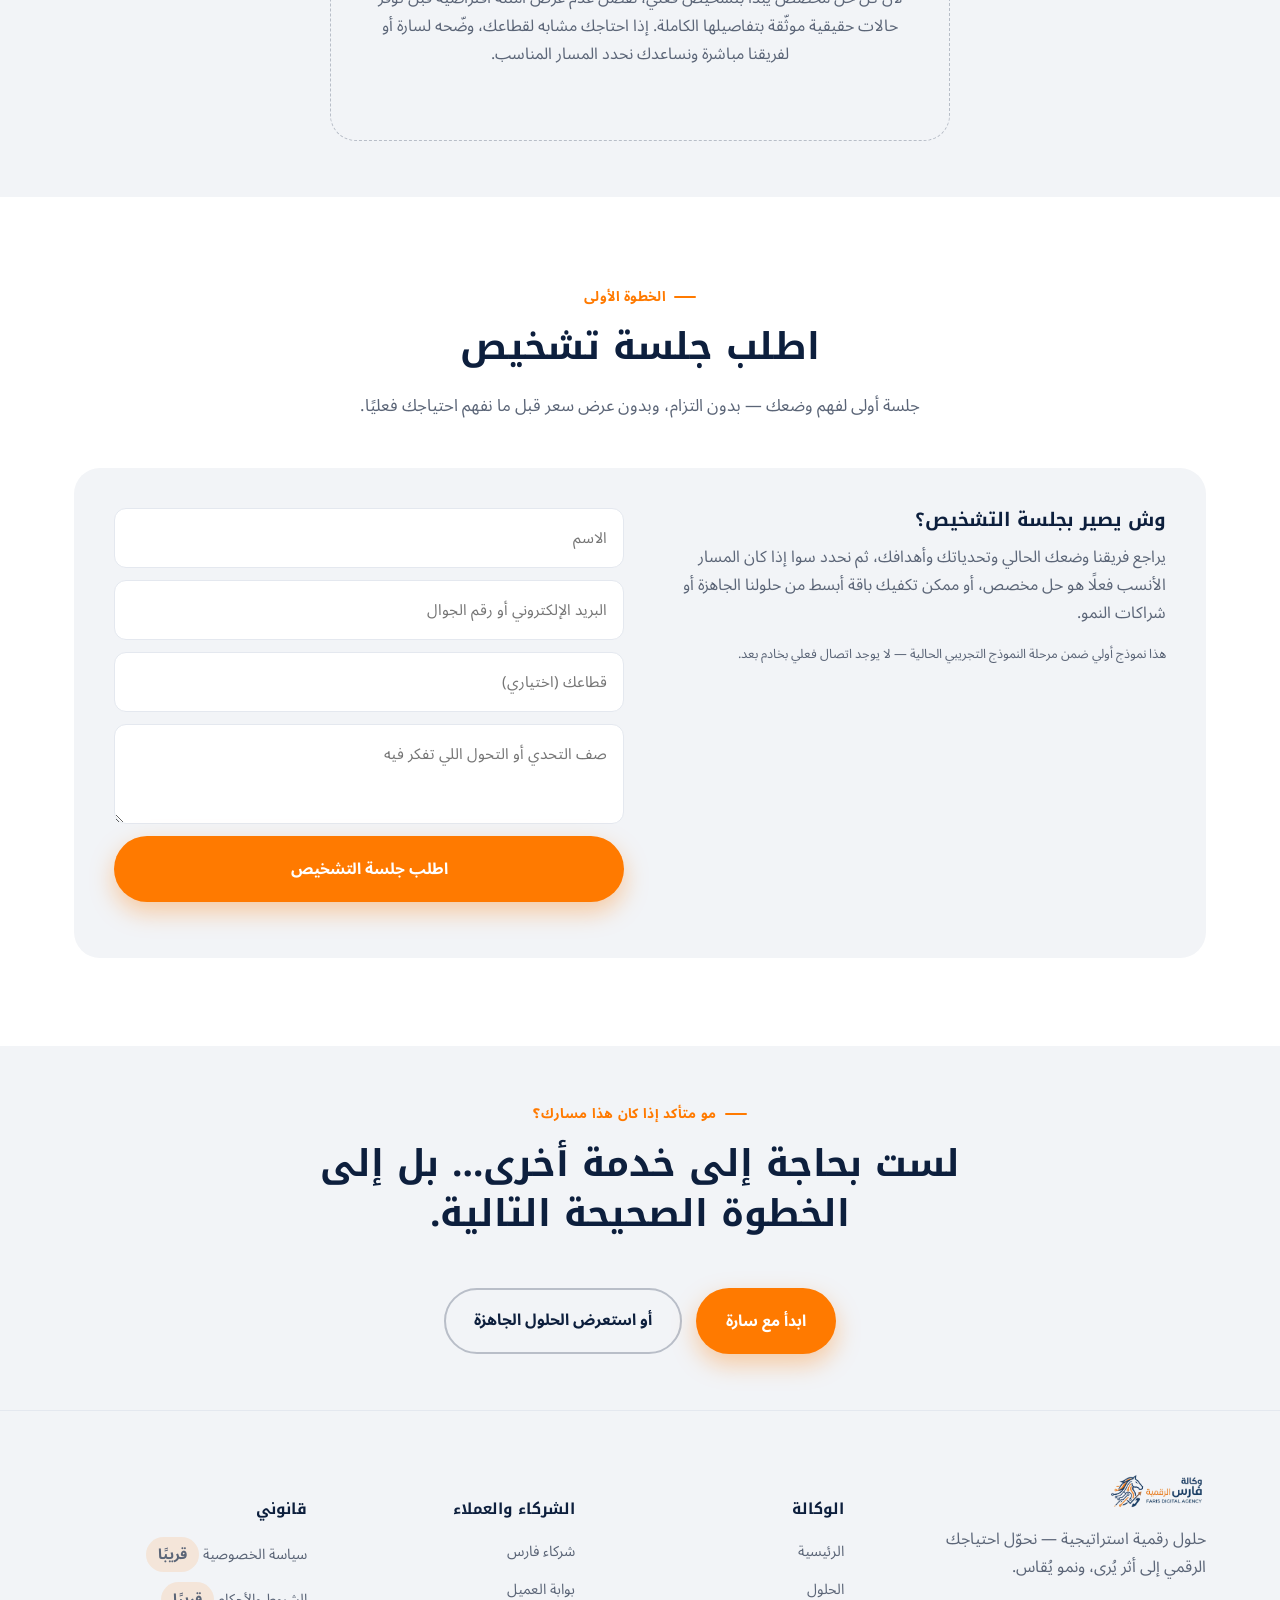
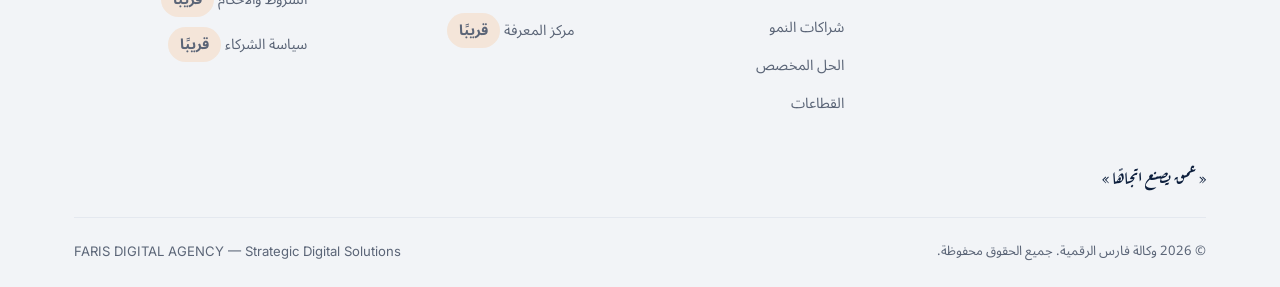
==== commit c7f83db8: "Add "coming soon" pages for customer and partner portals portal.html (بوابة العميل): preview grid of" ====
--- a/custom.html
+++ b/custom.html
@@ -21,12 +21,13 @@
         <li><a href="solutions.html">الحلول</a></li>
         <li><a href="growth.html">شراكات النمو</a></li>
         <li><a href="custom.html">الحل المخصص</a></li>
+        <li><a href="sectors.html">القطاعات</a></li>
         <li><a href="index.html#partners">شركاء فارس</a></li>
         <li><span class="nav-soon">مركز المعرفة <em>قريبًا</em></span></li>
       </ul>
     </nav>
     <div class="header-actions">
-      <a href="#" class="btn btn-outline btn-sm" data-soon="بوابة العملاء قيد الإنشاء — قريبًا">تسجيل الدخول</a>
+      <a href="portal.html" class="btn btn-outline btn-sm">تسجيل الدخول</a>
       <button class="btn btn-primary btn-sm" data-sara-open>اسأل سارة</button>
       <button class="nav-toggle" aria-label="فتح القائمة" aria-expanded="false"><span></span><span></span><span></span></button>
     </div>
@@ -150,13 +151,14 @@
           <li><a href="solutions.html">الحلول</a></li>
           <li><a href="growth.html">شراكات النمو</a></li>
           <li><a href="custom.html">الحل المخصص</a></li>
+          <li><a href="sectors.html">القطاعات</a></li>
         </ul>
       </div>
       <div class="footer-col">
         <h5>الشركاء والعملاء</h5>
         <ul>
           <li><a href="index.html#partners">شركاء فارس</a></li>
-          <li><span>بوابة العميل <span class="badge badge-soon">قريبًا</span></span></li>
+          <li><a href="portal.html">بوابة العميل</a></li>
           <li><span>مركز المعرفة <span class="badge badge-soon">قريبًا</span></span></li>
         </ul>
       </div>
--- a/assets/css/style.css
+++ b/assets/css/style.css
@@ -425,6 +425,22 @@
 .reveal{opacity:0;transform:translateY(24px);transition:opacity .6s ease, transform .6s ease;}
 .reveal.in{opacity:1;transform:translateY(0);}
 
+/* ---------- Sectors (preliminary list) ---------- */
+.sector-grid{display:grid;grid-template-columns:repeat(3,1fr);gap:20px;}
+@media (max-width:900px){.sector-grid{grid-template-columns:1fr 1fr;}}
+@media (max-width:600px){.sector-grid{grid-template-columns:1fr;}}
+.sector-card{
+  background:var(--white);border:1px solid var(--border);border-radius:var(--radius);
+  padding:24px;text-align:center;transition:.25s ease;box-shadow:var(--shadow-sm);
+}
+.sector-card:hover{transform:translateY(-4px);box-shadow:var(--shadow);border-color:rgba(var(--orange-rgb),.35);}
+.sector-card .sector-icon{
+  width:52px;height:52px;border-radius:50%;background:var(--gray-light);
+  display:flex;align-items:center;justify-content:center;margin:0 auto 14px;
+}
+.sector-card h3{font-size:1.05rem;margin-bottom:6px;}
+.sector-card p{font-size:.85rem;margin-bottom:0;}
+
 /* ---------- Growth partnerships (tiers + monthly add-ons) ---------- */
 .tier-grid{display:grid;grid-template-columns:repeat(3,1fr);gap:22px;align-items:stretch;}
 @media (max-width:900px){.tier-grid{grid-template-columns:1fr;}}
